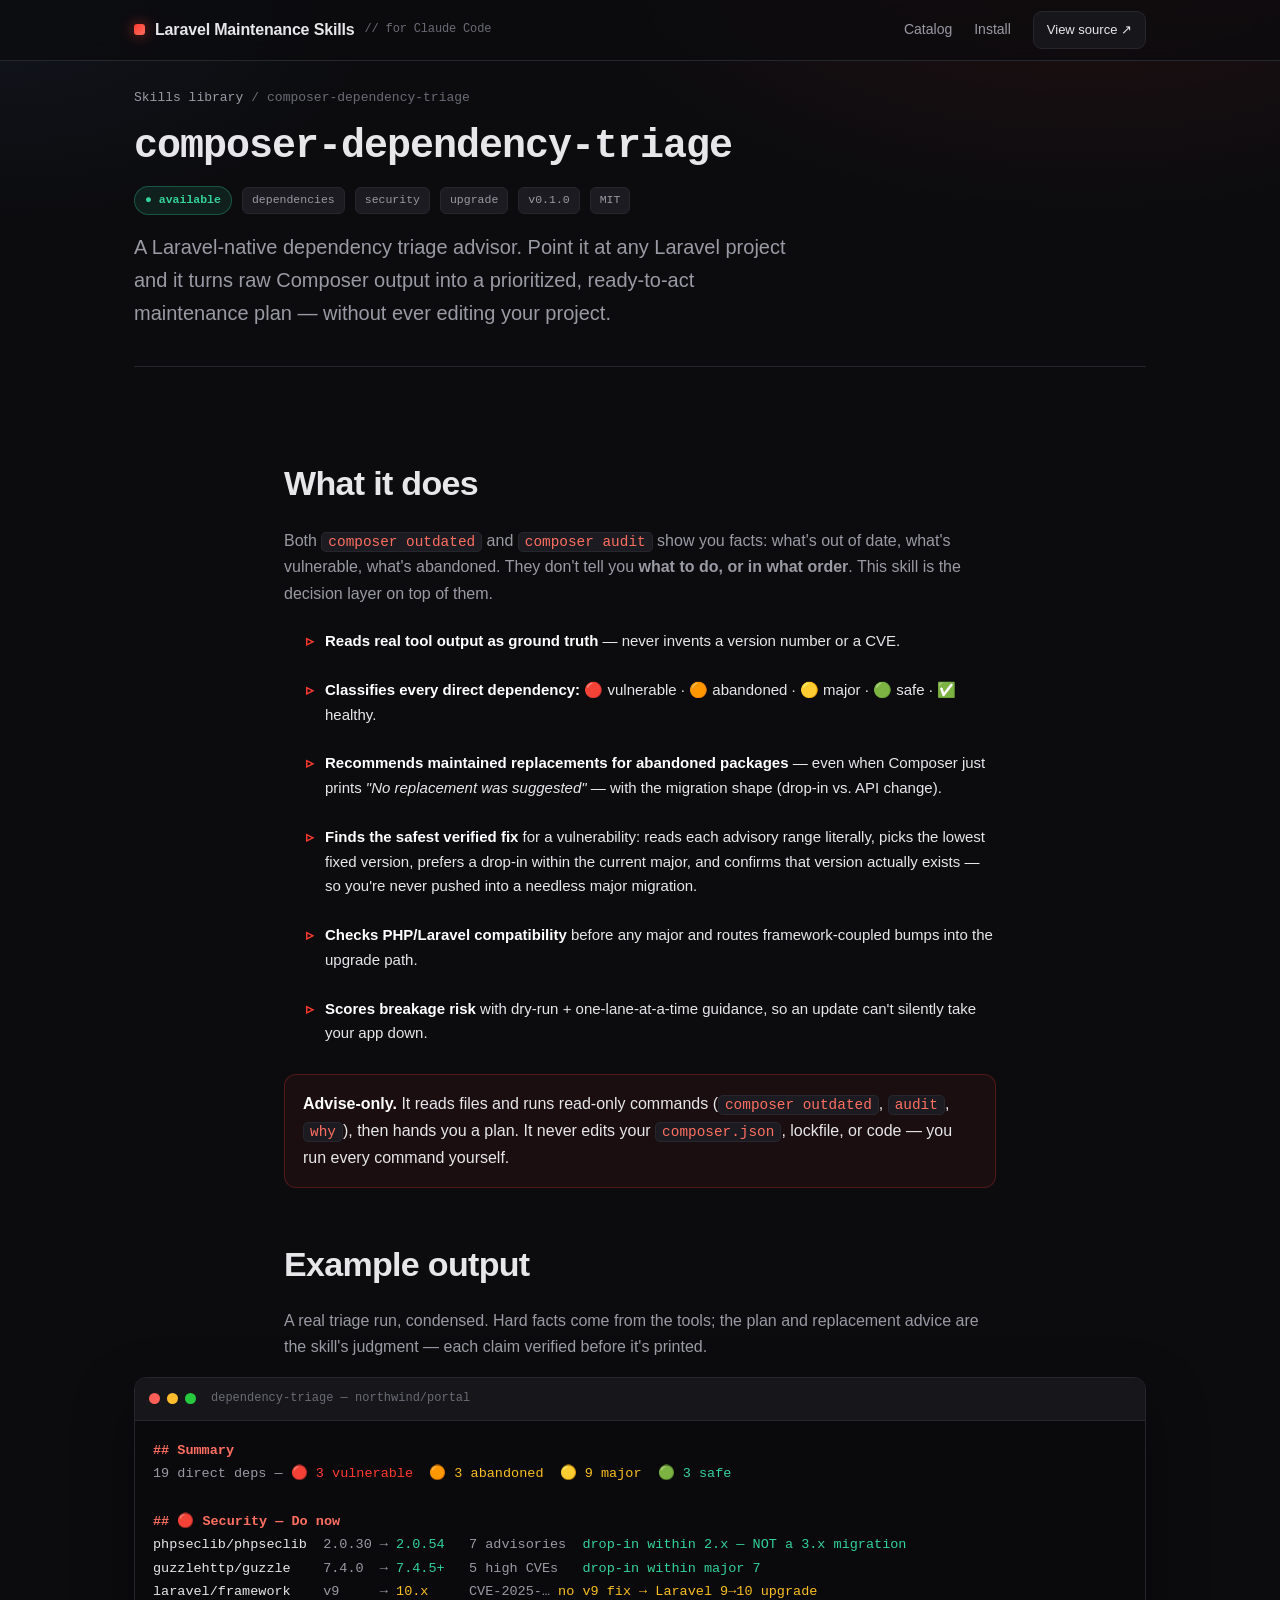
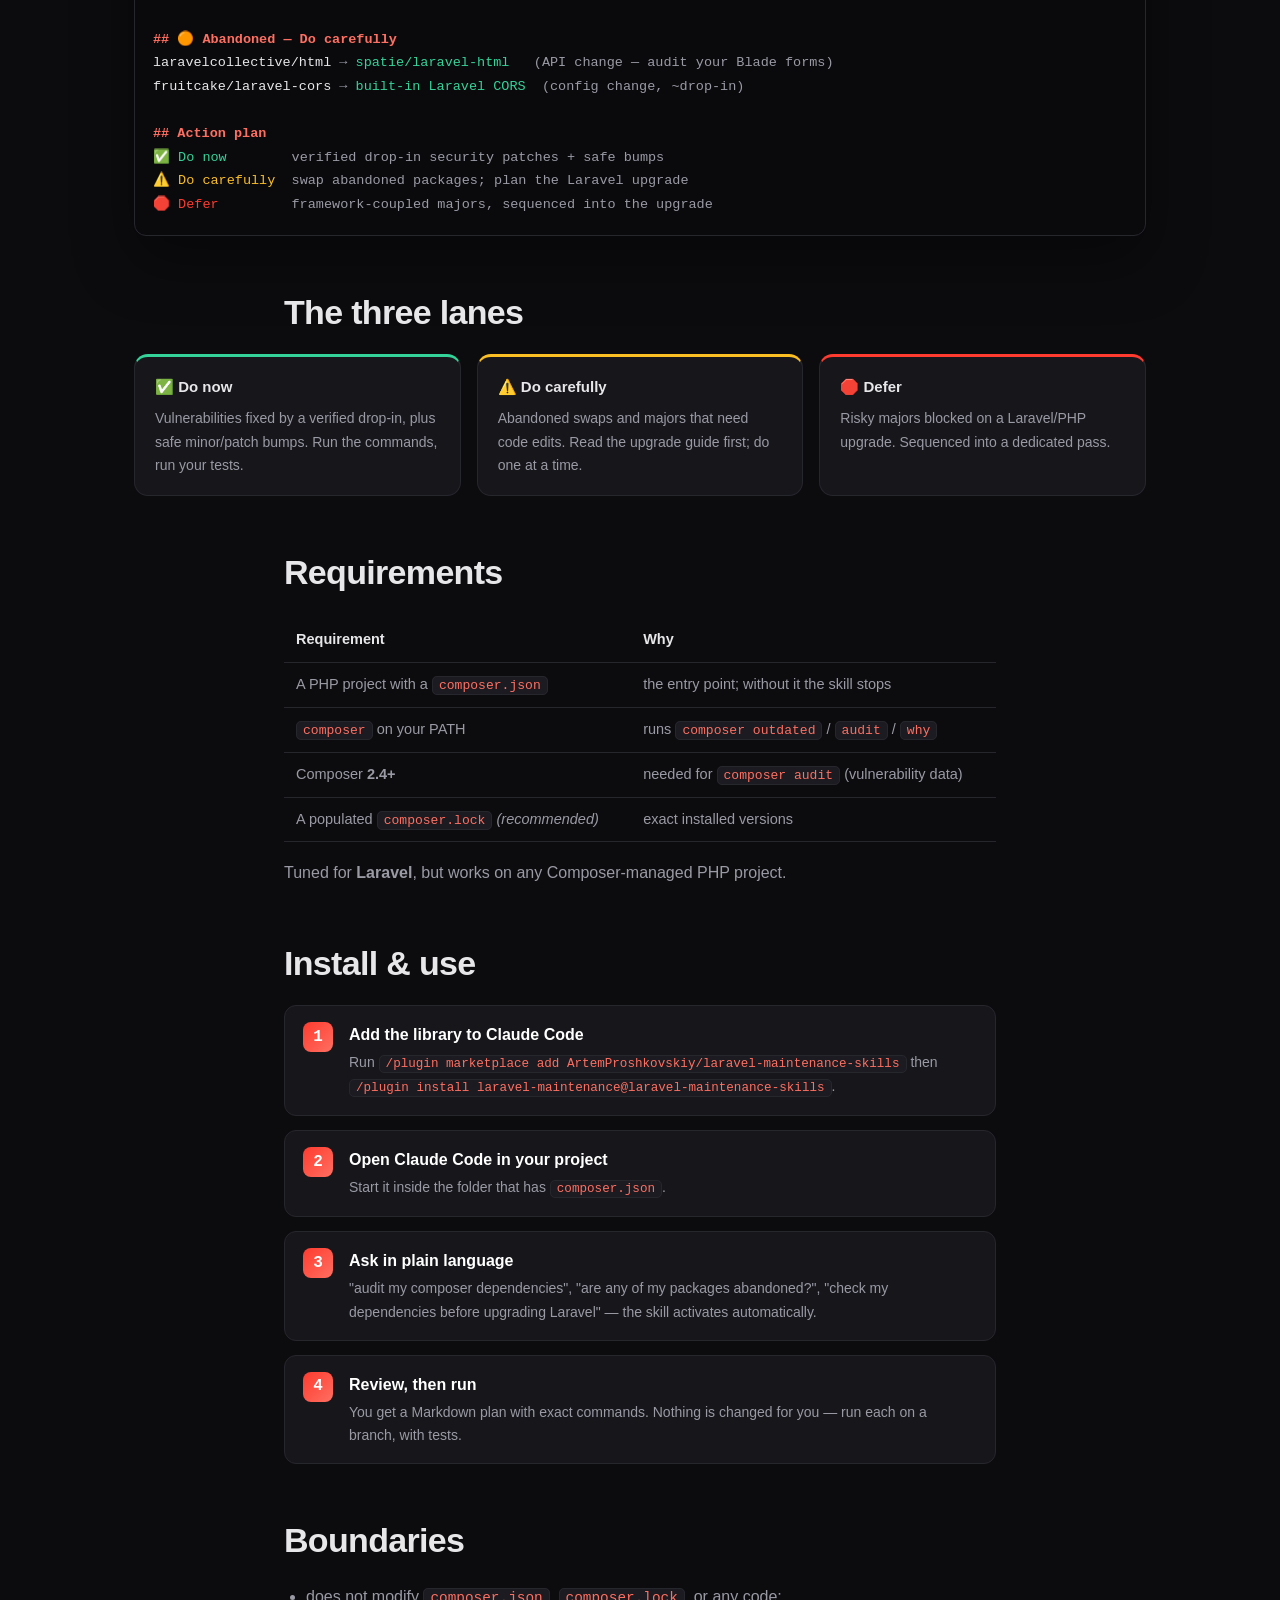
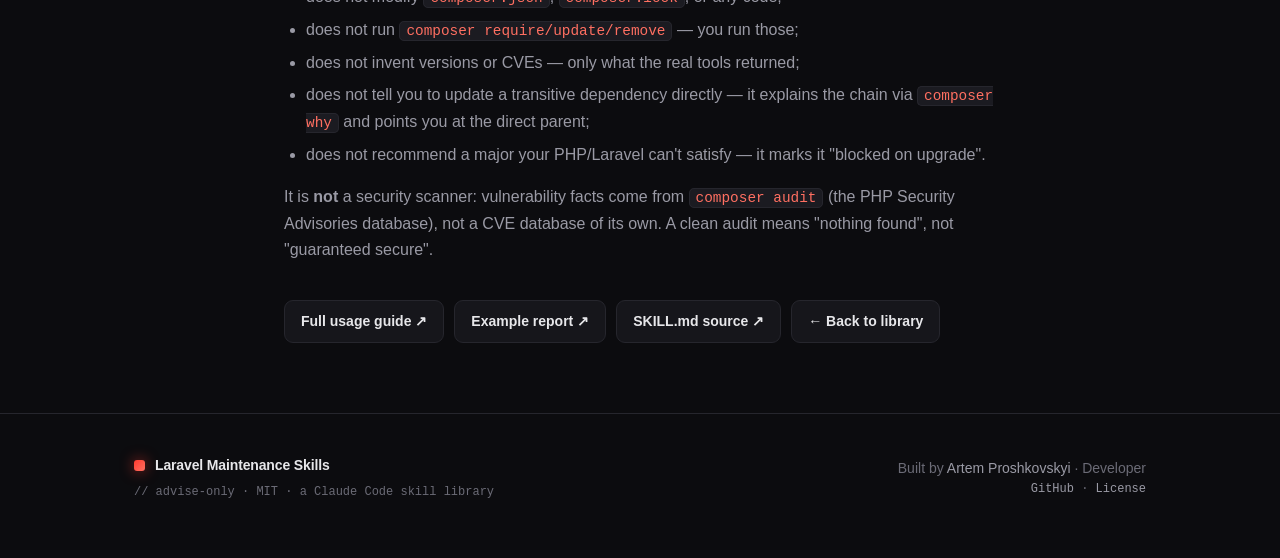
==== docs/skills/composer-dependency-triage.html @ d6645b3d "composer-dependency-triage 0.1.0 — initial release Advise-only Claude Code skill library for Laravel" ====
<!DOCTYPE html>
<html lang="en">
<head>
<meta charset="UTF-8" />
<meta name="viewport" content="width=device-width, initial-scale=1.0" />
<meta name="theme-color" content="#0c0c0f" />

<!-- Primary SEO -->
<title>composer-dependency-triage — Laravel Composer dependency audit skill for Claude Code</title>
<meta name="description" content="Claude Code skill: triages composer outdated + audit into a Do-now / Do-carefully / Defer plan, with replacements for abandoned packages. Advise-only." />
<meta name="keywords" content="composer dependency audit, composer outdated, composer audit, abandoned composer package replacement, Laravel security advisory, CVE composer, Laravel dependency triage, Claude Code skill, Laravel upgrade, phpseclib guzzle update, Artem Proshkovskyi" />
<meta name="author" content="Artem Proshkovskyi" />
<meta name="robots" content="index, follow, max-image-preview:large, max-snippet:-1" />
<link rel="canonical" href="https://artemproshkovskiy.github.io/laravel-maintenance-skills/skills/composer-dependency-triage.html" />
<link rel="icon" href="data:image/svg+xml,%3Csvg xmlns='http://www.w3.org/2000/svg' viewBox='0 0 32 32'%3E%3Crect width='32' height='32' rx='7' fill='%23ff3b2f'/%3E%3C/svg%3E" />
<link rel="stylesheet" href="../assets/style.css" />

<!-- Open Graph -->
<meta property="og:type" content="article" />
<meta property="og:site_name" content="Laravel Maintenance Skills" />
<meta property="og:title" content="composer-dependency-triage — Laravel dependency triage for Claude Code" />
<meta property="og:description" content="Turn composer outdated + audit into a prioritized action plan. Replacements for abandoned packages, the safest verified fix, and compatibility checks before any major. Advise-only." />
<meta property="og:url" content="https://artemproshkovskiy.github.io/laravel-maintenance-skills/skills/composer-dependency-triage.html" />
<meta property="og:image" content="https://artemproshkovskiy.github.io/laravel-maintenance-skills/assets/og.svg" />
<meta property="og:image:alt" content="composer-dependency-triage — a Laravel dependency triage skill for Claude Code" />
<meta property="og:locale" content="en_US" />

<!-- Twitter -->
<meta name="twitter:card" content="summary_large_image" />
<meta name="twitter:title" content="composer-dependency-triage — Claude Code skill" />
<meta name="twitter:description" content="Laravel-native Composer dependency triage: Do-now / Do-carefully / Defer plan, abandoned-package replacements, safest verified fix." />
<meta name="twitter:image" content="https://artemproshkovskiy.github.io/laravel-maintenance-skills/assets/og.svg" />
<meta name="twitter:image:alt" content="composer-dependency-triage — Laravel dependency triage for Claude Code" />

<!-- Structured data -->
<script type="application/ld+json">
{
  "@context": "https://schema.org",
  "@graph": [
    {
      "@type": "SoftwareApplication",
      "name": "composer-dependency-triage",
      "applicationCategory": "DeveloperApplication",
      "operatingSystem": "Any (Claude Code; Composer 2.4+)",
      "softwareVersion": "0.1.0",
      "description": "A Claude Code skill that triages composer outdated and composer audit output into a Do-now / Do-carefully / Defer plan, recommends maintained replacements for abandoned Composer packages, and verifies the safest fix version before any major upgrade. Advise-only.",
      "url": "https://artemproshkovskiy.github.io/laravel-maintenance-skills/skills/composer-dependency-triage.html",
      "license": "https://opensource.org/licenses/MIT",
      "author": { "@type": "Person", "name": "Artem Proshkovskyi", "url": "https://github.com/ArtemProshkovskiy" },
      "offers": { "@type": "Offer", "price": "0", "priceCurrency": "USD" }
    },
    {
      "@type": "BreadcrumbList",
      "itemListElement": [
        { "@type": "ListItem", "position": 1, "name": "Skills library", "item": "https://artemproshkovskiy.github.io/laravel-maintenance-skills/" },
        { "@type": "ListItem", "position": 2, "name": "composer-dependency-triage", "item": "https://artemproshkovskiy.github.io/laravel-maintenance-skills/skills/composer-dependency-triage.html" }
      ]
    }
  ]
}
</script>
</head>
<body>

<nav>
  <div class="wrap">
    <a class="brand" href="../index.html"><span class="dot"></span> Laravel Maintenance Skills <small>// for Claude Code</small></a>
    <div class="links">
      <a href="../index.html#catalog">Catalog</a>
      <a href="../index.html#install">Install</a>
      <a class="btn ghost sm" data-gh="/tree/main/maintenance/skills/composer-dependency-triage" href="#">View source ↗</a>
    </div>
  </div>
</nav>

<div class="wrap">
  <div class="crumbs">
    <a href="../index.html">Skills library</a><span class="sep">/</span><span>composer-dependency-triage</span>
  </div>

  <div class="detail-head">
    <h1>composer-dependency-triage</h1>
    <div class="meta">
      <span class="badge ok">● available</span>
      <span class="tagpill">dependencies</span>
      <span class="tagpill">security</span>
      <span class="tagpill">upgrade</span>
      <span class="tagpill">v0.1.0</span>
      <span class="tagpill">MIT</span>
    </div>
    <p class="lede" style="margin:0;">A Laravel-native dependency triage advisor. Point it at any Laravel project and it turns raw Composer output into a prioritized, ready-to-act maintenance plan — without ever editing your project.</p>
  </div>
</div>

<section style="border-top:none; padding-top:40px;">
  <div class="wrap prose">

    <h2>What it does</h2>
    <p>Both <code>composer outdated</code> and <code>composer audit</code> show you facts: what's out of date, what's vulnerable, what's abandoned. They don't tell you <b>what to do, or in what order</b>. This skill is the decision layer on top of them.</p>
    <ul class="feat">
      <li><span class="ck">▹</span><div><b>Reads real tool output as ground truth</b> — never invents a version number or a CVE.</div></li>
      <li><span class="ck">▹</span><div><b>Classifies every direct dependency:</b> 🔴 vulnerable · 🟠 abandoned · 🟡 major · 🟢 safe · ✅ healthy.</div></li>
      <li><span class="ck">▹</span><div><b>Recommends maintained replacements for abandoned packages</b> — even when Composer just prints <em>"No replacement was suggested"</em> — with the migration shape (drop-in vs. API change).</div></li>
      <li><span class="ck">▹</span><div><b>Finds the safest verified fix</b> for a vulnerability: reads each advisory range literally, picks the lowest fixed version, prefers a drop-in within the current major, and confirms that version actually exists — so you're never pushed into a needless major migration.</div></li>
      <li><span class="ck">▹</span><div><b>Checks PHP/Laravel compatibility</b> before any major and routes framework-coupled bumps into the upgrade path.</div></li>
      <li><span class="ck">▹</span><div><b>Scores breakage risk</b> with dry-run + one-lane-at-a-time guidance, so an update can't silently take your app down.</div></li>
    </ul>

    <div class="callout">
      <b>Advise-only.</b> It reads files and runs read-only commands (<code>composer outdated</code>, <code>audit</code>, <code>why</code>), then hands you a plan. It never edits your <code>composer.json</code>, lockfile, or code — you run every command yourself.
    </div>

    <h2>Example output</h2>
    <p>A real triage run, condensed. Hard facts come from the tools; the plan and replacement advice are the skill's judgment — each claim verified before it's printed.</p>
  </div>

  <div class="wrap" style="margin-top:6px;">
    <div class="report">
      <div class="bar"><i></i><i></i><i></i><span>dependency-triage — northwind/portal</span></div>
<pre><span class="h">## Summary</span>
19 direct deps — <span class="r">🔴 3 vulnerable</span>  <span class="y">🟠 3 abandoned</span>  <span class="y">🟡 9 major</span>  <span class="g">🟢 3 safe</span>

<span class="h">## 🔴 Security — Do now</span>
<span class="w">phpseclib/phpseclib</span>  2.0.30 → <span class="g">2.0.54</span>   7 advisories  <span class="g">drop-in within 2.x — NOT a 3.x migration</span>
<span class="w">guzzlehttp/guzzle</span>    7.4.0  → <span class="g">7.4.5+</span>   5 high CVEs   <span class="g">drop-in within major 7</span>
<span class="w">laravel/framework</span>    v9     → <span class="y">10.x</span>     CVE-2025-… <span class="y">no v9 fix → Laravel 9→10 upgrade</span>

<span class="h">## 🟠 Abandoned — Do carefully</span>
<span class="w">laravelcollective/html</span> → <span class="g">spatie/laravel-html</span>   <span class="o">(API change — audit your Blade forms)</span>
<span class="w">fruitcake/laravel-cors</span> → <span class="g">built-in Laravel CORS</span>  <span class="o">(config change, ~drop-in)</span>

<span class="h">## Action plan</span>
<span class="g">✅ Do now</span>        verified drop-in security patches + safe bumps
<span class="y">⚠️ Do carefully</span>  swap abandoned packages; plan the Laravel upgrade
<span class="r">🛑 Defer</span>         framework-coupled majors, sequenced into the upgrade</pre>
    </div>
  </div>

  <div class="wrap prose">
    <h2>The three lanes</h2>
  </div>
  <div class="wrap">
    <div class="lanes">
      <div class="lane now"><h4>✅ Do now</h4><p>Vulnerabilities fixed by a verified drop-in, plus safe minor/patch bumps. Run the commands, run your tests.</p></div>
      <div class="lane careful"><h4>⚠️ Do carefully</h4><p>Abandoned swaps and majors that need code edits. Read the upgrade guide first; do one at a time.</p></div>
      <div class="lane defer"><h4>🛑 Defer</h4><p>Risky majors blocked on a Laravel/PHP upgrade. Sequenced into a dedicated pass.</p></div>
    </div>
  </div>

  <div class="wrap prose">
    <h2>Requirements</h2>
    <table>
      <tr><th>Requirement</th><th>Why</th></tr>
      <tr><td>A PHP project with a <code>composer.json</code></td><td>the entry point; without it the skill stops</td></tr>
      <tr><td><code>composer</code> on your PATH</td><td>runs <code>composer outdated</code> / <code>audit</code> / <code>why</code></td></tr>
      <tr><td>Composer <b>2.4+</b></td><td>needed for <code>composer audit</code> (vulnerability data)</td></tr>
      <tr><td>A populated <code>composer.lock</code> <em>(recommended)</em></td><td>exact installed versions</td></tr>
    </table>
    <p>Tuned for <b>Laravel</b>, but works on any Composer-managed PHP project.</p>

    <h2>Install &amp; use</h2>
    <div class="steps">
      <div class="step"><div><b>Add the library to Claude Code</b><p>Run <code>/plugin marketplace add ArtemProshkovskiy/laravel-maintenance-skills</code> then <code>/plugin install laravel-maintenance@laravel-maintenance-skills</code>.</p></div></div>
      <div class="step"><div><b>Open Claude Code in your project</b><p>Start it inside the folder that has <code>composer.json</code>.</p></div></div>
      <div class="step"><div><b>Ask in plain language</b><p>"audit my composer dependencies", "are any of my packages abandoned?", "check my dependencies before upgrading Laravel" — the skill activates automatically.</p></div></div>
      <div class="step"><div><b>Review, then run</b><p>You get a Markdown plan with exact commands. Nothing is changed for you — run each on a branch, with tests.</p></div></div>
    </div>

    <h2>Boundaries</h2>
    <ul>
      <li>does not modify <code>composer.json</code>, <code>composer.lock</code>, or any code;</li>
      <li>does not run <code>composer require/update/remove</code> — you run those;</li>
      <li>does not invent versions or CVEs — only what the real tools returned;</li>
      <li>does not tell you to update a transitive dependency directly — it explains the chain via <code>composer why</code> and points you at the direct parent;</li>
      <li>does not recommend a major your PHP/Laravel can't satisfy — it marks it "blocked on upgrade".</li>
    </ul>
    <p>It is <b>not</b> a security scanner: vulnerability facts come from <code>composer audit</code> (the PHP Security Advisories database), not a CVE database of its own. A clean audit means "nothing found", not "guaranteed secure".</p>

    <p style="margin-top:36px; display:flex; gap:10px; flex-wrap:wrap;">
      <a class="btn ghost" data-gh="/blob/main/maintenance/skills/composer-dependency-triage/USAGE.md" href="#">Full usage guide ↗</a>
      <a class="btn ghost" data-gh="/blob/main/maintenance/skills/composer-dependency-triage/examples/report.md" href="#">Example report ↗</a>
      <a class="btn ghost" data-gh="/blob/main/maintenance/skills/composer-dependency-triage/SKILL.md" href="#">SKILL.md source ↗</a>
      <a class="btn ghost" href="../index.html">← Back to library</a>
    </p>
  </div>
</section>

<footer>
  <div class="wrap">
    <div>
      <a class="brand" href="../index.html" style="margin-bottom:6px;"><span class="dot"></span> Laravel Maintenance Skills</a>
      <div class="tag">// advise-only · MIT · a Claude Code skill library</div>
    </div>
    <div style="text-align:right;">
      <div>Built by <a data-gh="" href="#">Artem Proshkovskyi</a> · Developer</div>
      <div class="tag"><a data-gh="" href="#">GitHub</a> · <a data-gh="/blob/main/LICENSE" href="#">License</a></div>
    </div>
  </div>
</footer>

<script>
  var OWNER = "ArtemProshkovskiy"; // GitHub account that hosts this repo
  var REPO  = "https://github.com/" + OWNER + "/laravel-maintenance-skills";
  document.querySelectorAll('[data-gh]').forEach(function (a) {
    a.href = REPO + (a.getAttribute('data-gh') || '');
  });
</script>
</body>
</html>
---- docs/assets/style.css ----
/* Laravel Maintenance Skills — shared styles
   One stylesheet for the whole library: landing, catalog, and per-skill pages. */

:root {
  --bg:        #0c0c0f;
  --bg-soft:   #121216;
  --panel:     #16161b;
  --panel-2:   #1b1b21;
  --border:    #26262d;
  --text:      #e7e7ea;
  --muted:     #9a9aa5;
  --faint:     #6b6b76;
  --accent:    #ff3b2f;
  --accent-2:  #ff6f61;
  --green:     #34d399;
  --amber:     #fbbf24;
  --blue:      #60a5fa;
  --mono: ui-monospace, "SF Mono", "JetBrains Mono", "Cascadia Code", "Fira Code", Menlo, Consolas, monospace;
  --sans: "Inter", -apple-system, BlinkMacSystemFont, "Segoe UI", Roboto, Helvetica, Arial, sans-serif;
  --wrap: 1060px;
}
* { box-sizing: border-box; }
html { scroll-behavior: smooth; }
body {
  margin: 0; background: var(--bg); color: var(--text);
  font-family: var(--sans); line-height: 1.65; -webkit-font-smoothing: antialiased;
  background-image:
    radial-gradient(900px 500px at 85% -10%, rgba(255,59,47,.10), transparent 60%),
    radial-gradient(700px 400px at 0% 0%, rgba(96,165,250,.06), transparent 55%);
  background-attachment: fixed;
}
a { color: var(--accent-2); text-decoration: none; }
a:hover { color: #fff; }
.wrap { max-width: var(--wrap); margin: 0 auto; padding: 0 24px; }
code, kbd, pre { font-family: var(--mono); }
.muted { color: var(--muted); }

/* nav */
nav { position: sticky; top: 0; z-index: 20; backdrop-filter: blur(10px);
  background: rgba(12,12,15,.72); border-bottom: 1px solid var(--border); }
nav .wrap { display: flex; align-items: center; gap: 20px; height: 60px; }
.brand { display: flex; align-items: center; gap: 10px; font-weight: 700; letter-spacing: -.01em; color: var(--text); }
.brand .dot { width: 11px; height: 11px; border-radius: 3px; background: linear-gradient(135deg, var(--accent), var(--accent-2)); box-shadow: 0 0 14px rgba(255,59,47,.6); }
.brand small { color: var(--faint); font-weight: 500; font-family: var(--mono); font-size: 12px; }
nav .links { margin-left: auto; display: flex; gap: 22px; align-items: center; }
nav .links a { color: var(--muted); font-size: 14px; font-weight: 500; }
nav .links a:hover { color: #fff; }

.btn { display: inline-flex; align-items: center; gap: 8px;
  background: linear-gradient(135deg, var(--accent), var(--accent-2));
  color: #fff !important; font-weight: 600; font-size: 14px; padding: 9px 16px;
  border-radius: 9px; border: none; cursor: pointer; box-shadow: 0 6px 20px rgba(255,59,47,.25); }
.btn:hover { filter: brightness(1.07); }
.btn.ghost { background: var(--panel); color: var(--text) !important; border: 1px solid var(--border); box-shadow: none; }
.btn.sm { padding: 7px 13px; font-size: 13px; }

/* hero */
header.hero { padding: 80px 0 50px; }
.eyebrow { display: inline-flex; align-items: center; gap: 8px; font-family: var(--mono);
  font-size: 12.5px; color: var(--accent-2); background: rgba(255,59,47,.08);
  border: 1px solid rgba(255,59,47,.25); padding: 5px 12px; border-radius: 999px; margin-bottom: 22px; }
h1 { font-size: clamp(34px, 5.4vw, 56px); line-height: 1.05; letter-spacing: -.025em; margin: 0 0 18px; font-weight: 800; }
h1 .grad, .grad { background: linear-gradient(135deg, var(--accent), var(--accent-2)); -webkit-background-clip: text; background-clip: text; color: transparent; }
.lede { font-size: clamp(17px, 2.2vw, 20px); color: var(--muted); max-width: 660px; margin: 0 0 18px; }
.pull { font-family: var(--mono); color: var(--text); border-left: 3px solid var(--accent); padding-left: 14px; margin: 26px 0 30px; font-size: 15px; }
.pull span { color: var(--faint); }
.cta-row { display: flex; gap: 12px; flex-wrap: wrap; align-items: center; }
.byline { margin-top: 30px; display: flex; align-items: center; gap: 12px; color: var(--muted); font-size: 14px; }
.byline .av { width: 34px; height: 34px; border-radius: 50%; background: linear-gradient(135deg, var(--accent), var(--accent-2)); display: grid; place-items: center; font-weight: 700; color: #fff; font-size: 14px; }
.byline b { color: var(--text); }

/* sections */
section { padding: 54px 0; border-top: 1px solid var(--border); }
.kicker { font-family: var(--mono); font-size: 12.5px; color: var(--accent); text-transform: uppercase; letter-spacing: .12em; margin: 0 0 10px; }
h2 { font-size: clamp(24px, 3.4vw, 34px); letter-spacing: -.02em; margin: 0 0 14px; font-weight: 800; }
h2 + p.sub, .sub { color: var(--muted); max-width: 700px; margin: 0 0 28px; font-size: 16px; }
h3 { letter-spacing: -.01em; }

.grid { display: grid; gap: 18px; }
.cols-2 { grid-template-columns: repeat(2, 1fr); }
.cols-3 { grid-template-columns: repeat(3, 1fr); }
@media (max-width: 760px){ .cols-2, .cols-3 { grid-template-columns: 1fr; } }

.card { background: linear-gradient(180deg, var(--panel), var(--bg-soft)); border: 1px solid var(--border); border-radius: 14px; padding: 22px; }
.card .ico { font-size: 22px; margin-bottom: 12px; display: block; }
.card h3 { margin: 0 0 6px; font-size: 18px; }
.card p { margin: 0; color: var(--muted); font-size: 14.5px; }

/* catalog */
.toolbar { display: flex; gap: 12px; flex-wrap: wrap; align-items: center; margin-bottom: 26px; }
.search { flex: 1; min-width: 220px; display: flex; align-items: center; gap: 10px;
  background: var(--panel); border: 1px solid var(--border); border-radius: 10px; padding: 10px 14px; }
.search input { flex: 1; background: none; border: none; outline: none; color: var(--text); font-size: 15px; font-family: var(--sans); }
.search input::placeholder { color: var(--faint); }
.search .ic { color: var(--faint); }
.chips { display: flex; gap: 8px; flex-wrap: wrap; }
.chip { font-family: var(--mono); font-size: 12.5px; color: var(--muted); background: var(--panel);
  border: 1px solid var(--border); padding: 7px 13px; border-radius: 999px; cursor: pointer; }
.chip.active { color: #fff; border-color: var(--accent); background: rgba(255,59,47,.12); }

.catalog { display: grid; grid-template-columns: repeat(2, 1fr); gap: 18px; }
@media (max-width: 760px){ .catalog { grid-template-columns: 1fr; } }
.scard { display: flex; flex-direction: column; background: linear-gradient(180deg, var(--panel), var(--bg-soft));
  border: 1px solid var(--border); border-radius: 16px; padding: 22px; transition: border-color .15s, transform .15s; }
a.scard:hover { border-color: rgba(255,59,47,.4); transform: translateY(-2px); color: var(--text); }
.scard .row { display: flex; align-items: center; gap: 10px; margin-bottom: 12px; }
.scard .mono-name { font-family: var(--mono); font-size: 15.5px; font-weight: 700; color: #fff; }
.scard .blurb { color: var(--muted); font-size: 14.5px; margin: 0 0 16px; flex: 1; }
.scard .meta { display: flex; gap: 8px; flex-wrap: wrap; align-items: center; }
.scard .more { margin-left: auto; color: var(--accent-2); font-size: 14px; font-weight: 600; }
.tagpill { font-family: var(--mono); font-size: 11.5px; color: var(--muted); background: var(--panel-2); border: 1px solid var(--border); padding: 3px 9px; border-radius: 6px; }

.badge { font-family: var(--mono); font-size: 11.5px; font-weight: 600; padding: 4px 10px; border-radius: 999px; white-space: nowrap; }
.badge.ok { color: var(--green); background: rgba(52,211,153,.1); border: 1px solid rgba(52,211,153,.3); }
.badge.soon { color: var(--amber); background: rgba(251,191,36,.1); border: 1px solid rgba(251,191,36,.3); }
.no-results { color: var(--faint); font-family: var(--mono); font-size: 14px; padding: 20px 0; display: none; }

/* terminal / report */
.term, .report { background: #0a0a0d; border: 1px solid var(--border); border-radius: 12px; overflow: hidden; box-shadow: 0 24px 60px rgba(0,0,0,.4); }
.term .bar, .report .bar { display: flex; align-items: center; gap: 7px; padding: 11px 14px; background: var(--panel); border-bottom: 1px solid var(--border); }
.term .bar i, .report .bar i { width: 11px; height: 11px; border-radius: 50%; display: inline-block; }
.bar i:nth-child(1){ background:#ff5f56; } .bar i:nth-child(2){ background:#ffbd2e; } .bar i:nth-child(3){ background:#27c93f; }
.bar span { margin-left: 8px; color: var(--faint); font-family: var(--mono); font-size: 12px; }
.term pre, .report pre { margin: 0; padding: 18px; overflow-x: auto; font-size: 13.5px; line-height: 1.75; color: var(--muted); }
.p { color: var(--accent-2); } .c { color: var(--faint); } .o { color: var(--muted); }
.g { color: var(--green); } .y { color: var(--amber); } .b { color: var(--blue); }
.r { color: var(--accent); } .w { color: var(--text); } .h { color: var(--accent-2); font-weight: 700; }

/* lanes */
.lanes { display: grid; grid-template-columns: repeat(3,1fr); gap: 16px; }
@media (max-width: 760px){ .lanes { grid-template-columns: 1fr; } }
.lane { border: 1px solid var(--border); border-radius: 14px; padding: 18px 20px; background: var(--panel); }
.lane h4 { margin: 0 0 8px; font-size: 15px; display: flex; align-items: center; gap: 8px; }
.lane.now{ border-top: 3px solid var(--green); } .lane.careful{ border-top: 3px solid var(--amber); } .lane.defer{ border-top: 3px solid var(--accent); }
.lane p { margin: 0; color: var(--muted); font-size: 14px; }

/* feature list */
.feat { list-style: none; margin: 0; padding: 0; display: grid; gap: 12px; }
.feat li { display: flex; gap: 11px; font-size: 15px; color: var(--text); }
.feat li b { color: #fff; }
.feat li .ck { color: var(--accent); flex: none; font-weight: 700; }

/* steps */
.steps { counter-reset: s; display: grid; gap: 14px; }
.step { display: flex; gap: 16px; align-items: flex-start; background: var(--panel); border: 1px solid var(--border); border-radius: 12px; padding: 16px 18px; }
.step::before { counter-increment: s; content: counter(s); flex: none; width: 30px; height: 30px; border-radius: 8px; background: linear-gradient(135deg, var(--accent), var(--accent-2)); color: #fff; font-weight: 700; display: grid; place-items: center; font-family: var(--mono); }
.step div b { color: #fff; } .step div p { margin: 3px 0 0; color: var(--muted); font-size: 14px; }
.step code, .prose code { background: var(--panel-2); border: 1px solid var(--border); padding: 1px 6px; border-radius: 5px; font-size: .9em; color: var(--accent-2); }

/* breadcrumb + detail */
.crumbs { font-family: var(--mono); font-size: 13px; color: var(--faint); padding: 26px 0 0; }
.crumbs a { color: var(--muted); } .crumbs .sep { color: var(--faint); padding: 0 8px; }
.detail-head { padding: 18px 0 36px; border-bottom: 1px solid var(--border); }
.detail-head h1 { font-family: var(--mono); font-size: clamp(26px, 4vw, 40px); }
.detail-head .meta { display: flex; gap: 10px; flex-wrap: wrap; align-items: center; margin: 14px 0 16px; }
.prose { max-width: 760px; }
.prose p { color: var(--muted); }
.prose h2 { margin-top: 48px; }
.prose ul { color: var(--muted); padding-left: 22px; }
.prose li { margin: 6px 0; }
.prose table { width: 100%; border-collapse: collapse; margin: 18px 0; font-size: 14.5px; }
.prose th, .prose td { text-align: left; padding: 10px 12px; border-bottom: 1px solid var(--border); vertical-align: top; }
.prose th { color: var(--text); font-weight: 600; }
.prose td { color: var(--muted); }
.callout { background: rgba(255,59,47,.06); border: 1px solid rgba(255,59,47,.25); border-radius: 12px; padding: 16px 18px; color: var(--text); margin: 22px 0; }
.callout b { color: #fff; }

/* footer */
footer { border-top: 1px solid var(--border); padding: 40px 0 60px; color: var(--faint); font-size: 14px; }
footer .wrap { display: flex; justify-content: space-between; gap: 20px; flex-wrap: wrap; align-items: center; }
footer a { color: var(--muted); }
.tag { font-family: var(--mono); font-size: 12px; color: var(--faint); }
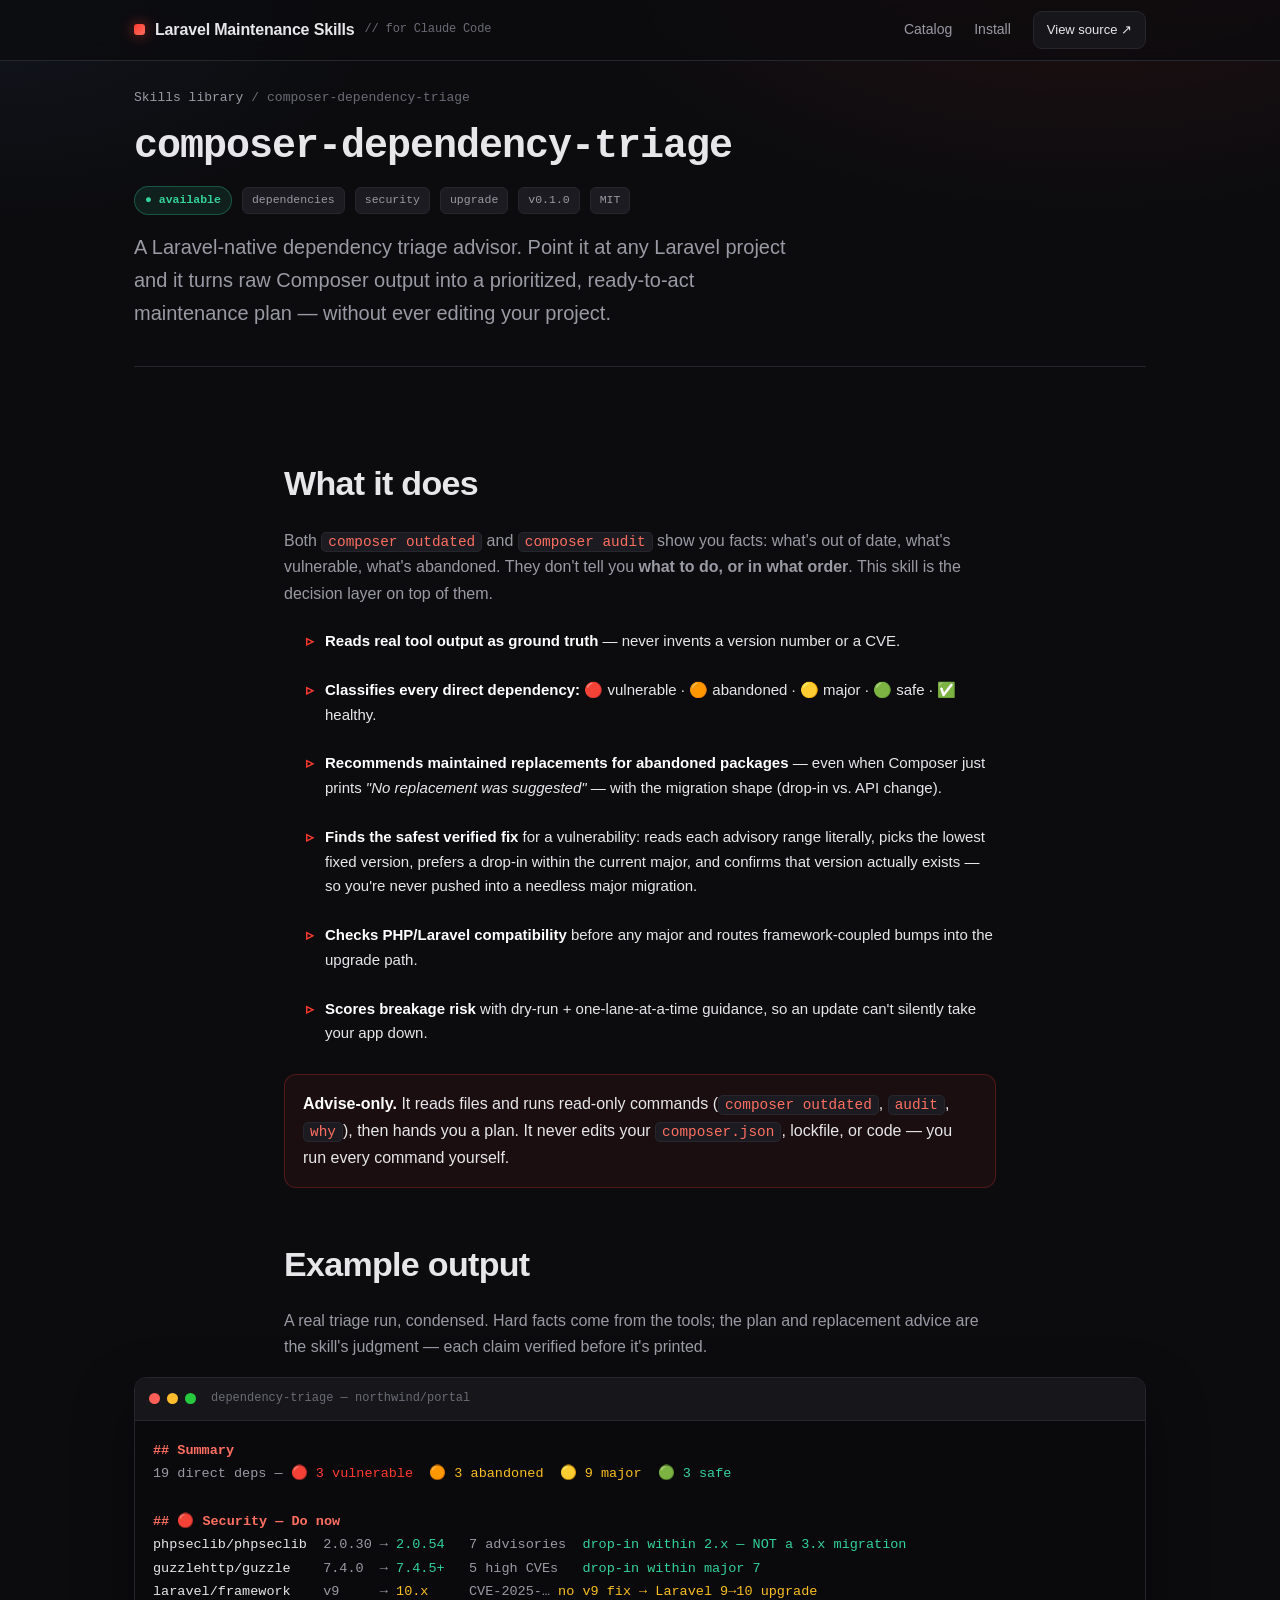
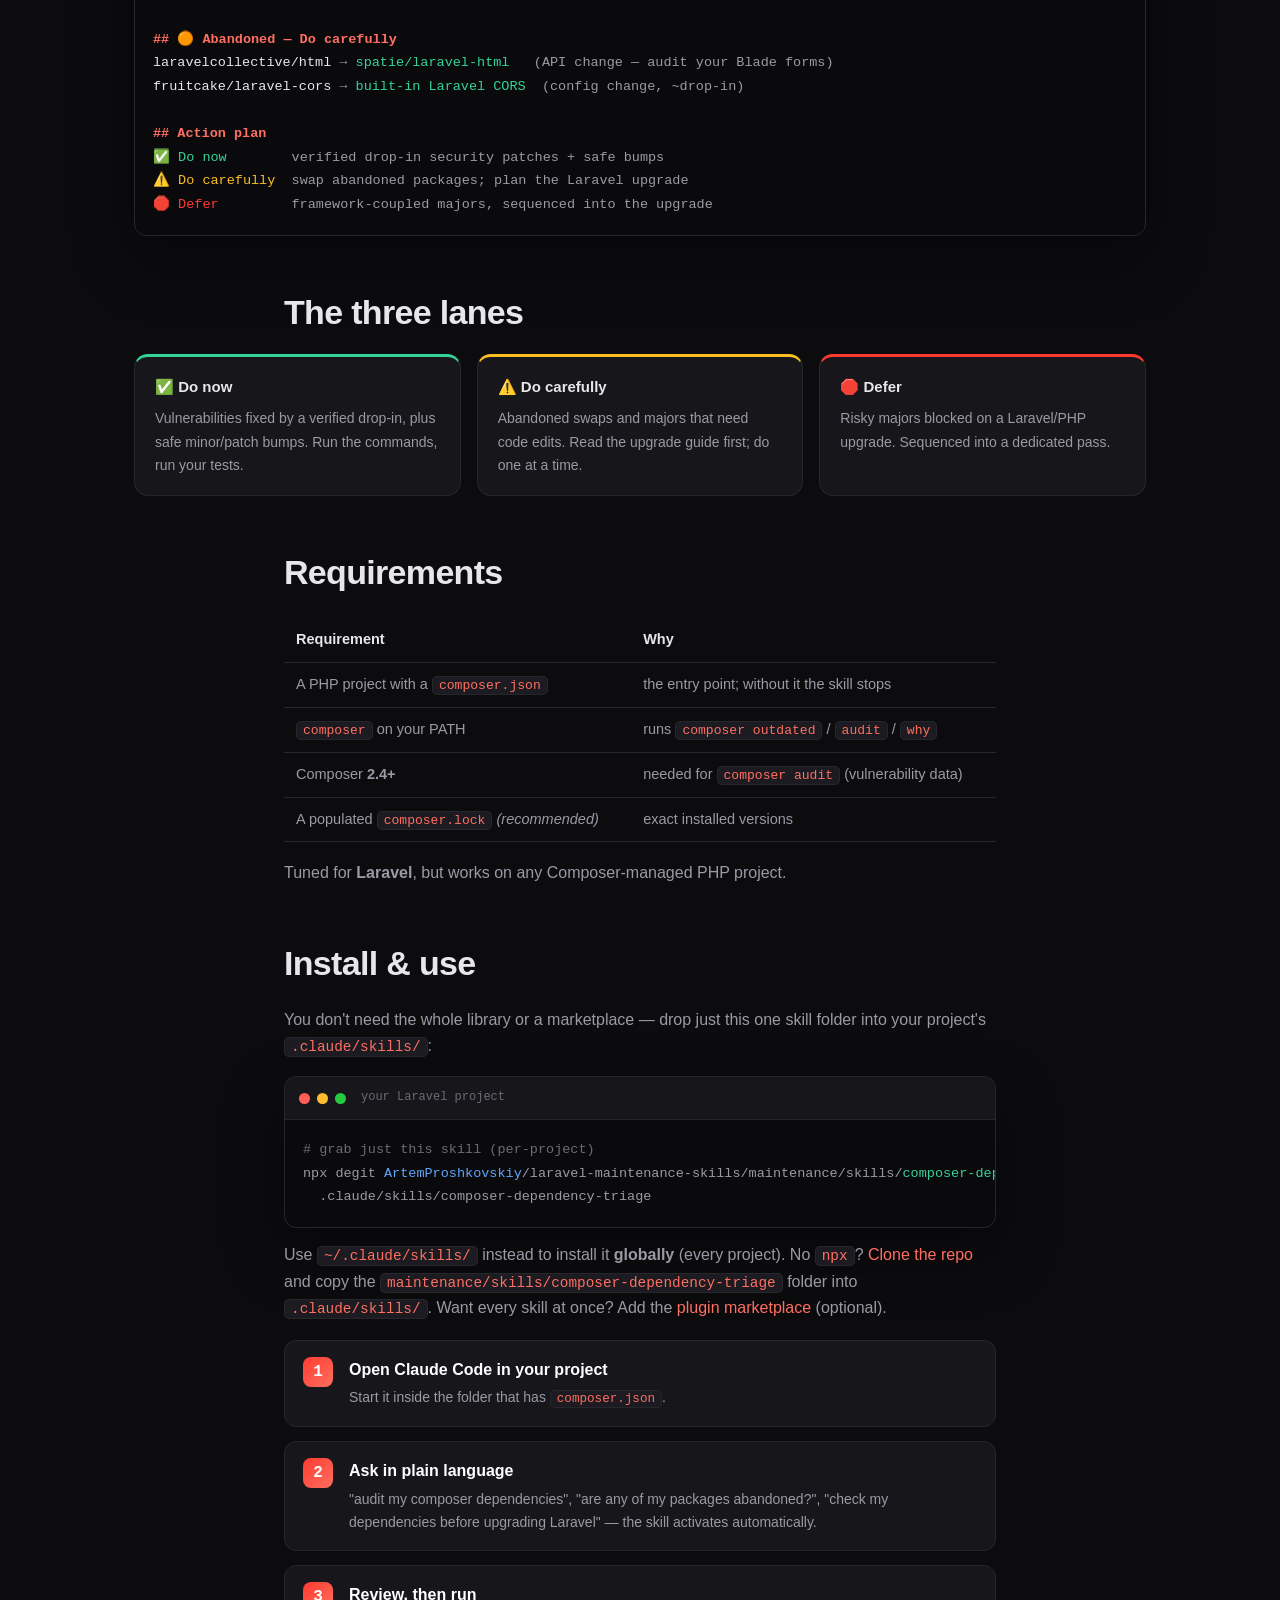
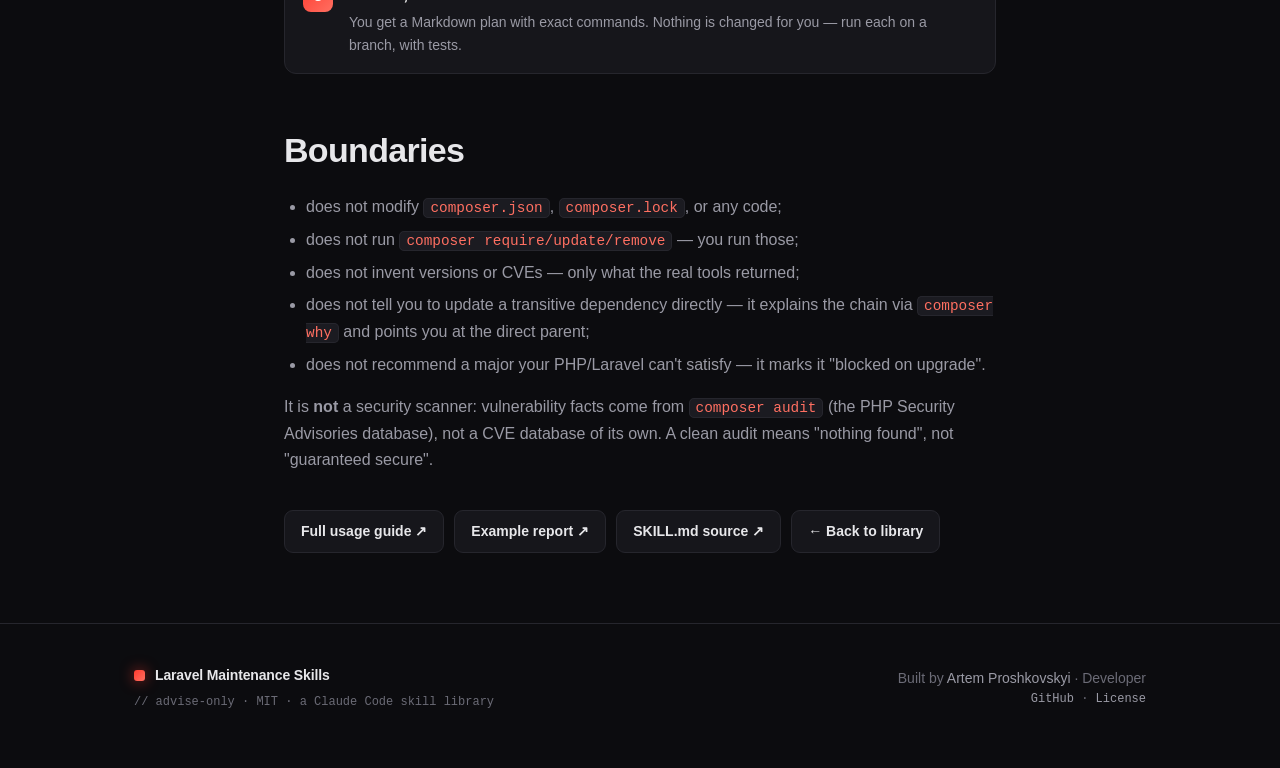
==== commit 9aca76cc: "Add laravel-authorization-review skill + Laravel Boost install - New advise-only skill: laravel-auth" ====
--- a/docs/skills/composer-dependency-triage.html
+++ b/docs/skills/composer-dependency-triage.html
@@ -21,7 +21,7 @@
 <meta property="og:title" content="composer-dependency-triage — Laravel dependency triage for Claude Code" />
 <meta property="og:description" content="Turn composer outdated + audit into a prioritized action plan. Replacements for abandoned packages, the safest verified fix, and compatibility checks before any major. Advise-only." />
 <meta property="og:url" content="https://artemproshkovskiy.github.io/laravel-maintenance-skills/skills/composer-dependency-triage.html" />
-<meta property="og:image" content="https://artemproshkovskiy.github.io/laravel-maintenance-skills/assets/og.svg" />
+<meta property="og:image" content="https://artemproshkovskiy.github.io/laravel-maintenance-skills/assets/og.png" />
 <meta property="og:image:alt" content="composer-dependency-triage — a Laravel dependency triage skill for Claude Code" />
 <meta property="og:locale" content="en_US" />
 
@@ -29,7 +29,7 @@
 <meta name="twitter:card" content="summary_large_image" />
 <meta name="twitter:title" content="composer-dependency-triage — Claude Code skill" />
 <meta name="twitter:description" content="Laravel-native Composer dependency triage: Do-now / Do-carefully / Defer plan, abandoned-package replacements, safest verified fix." />
-<meta name="twitter:image" content="https://artemproshkovskiy.github.io/laravel-maintenance-skills/assets/og.svg" />
+<meta name="twitter:image" content="https://artemproshkovskiy.github.io/laravel-maintenance-skills/assets/og.png" />
 <meta name="twitter:image:alt" content="composer-dependency-triage — Laravel dependency triage for Claude Code" />
 
 <!-- Structured data -->
@@ -159,8 +159,15 @@
     <p>Tuned for <b>Laravel</b>, but works on any Composer-managed PHP project.</p>
 
     <h2>Install &amp; use</h2>
-    <div class="steps">
-      <div class="step"><div><b>Add the library to Claude Code</b><p>Run <code>/plugin marketplace add ArtemProshkovskiy/laravel-maintenance-skills</code> then <code>/plugin install laravel-maintenance@laravel-maintenance-skills</code>.</p></div></div>
+    <p>You don't need the whole library or a marketplace — drop just this one skill folder into your project's <code>.claude/skills/</code>:</p>
+    <div class="term">
+      <div class="bar"><i></i><i></i><i></i><span>your Laravel project</span></div>
+<pre><span class="c"># grab just this skill (per-project)</span>
+npx degit <span class="b">ArtemProshkovskiy</span>/laravel-maintenance-skills/maintenance/skills/<span class="g">composer-dependency-triage</span> \
+  .claude/skills/composer-dependency-triage</pre>
+    </div>
+    <p style="margin-top:14px;">Use <code>~/.claude/skills/</code> instead to install it <b>globally</b> (every project). No <code>npx</code>? <a data-gh="" href="#">Clone the repo</a> and copy the <code>maintenance/skills/composer-dependency-triage</code> folder into <code>.claude/skills/</code>. Want every skill at once? Add the <a data-gh="" href="#">plugin marketplace</a> (optional).</p>
+    <div class="steps" style="margin-top:18px;">
       <div class="step"><div><b>Open Claude Code in your project</b><p>Start it inside the folder that has <code>composer.json</code>.</p></div></div>
       <div class="step"><div><b>Ask in plain language</b><p>"audit my composer dependencies", "are any of my packages abandoned?", "check my dependencies before upgrading Laravel" — the skill activates automatically.</p></div></div>
       <div class="step"><div><b>Review, then run</b><p>You get a Markdown plan with exact commands. Nothing is changed for you — run each on a branch, with tests.</p></div></div>
--- a/docs/assets/style.css
+++ b/docs/assets/style.css
@@ -45,6 +45,14 @@
 nav .links { margin-left: auto; display: flex; gap: 22px; align-items: center; }
 nav .links a { color: var(--muted); font-size: 14px; font-weight: 500; }
 nav .links a:hover { color: #fff; }
+/* Responsive nav: below 720px the in-page anchors crowd the brand — hide them
+   and keep the brand + the primary GitHub button, which stays reachable. */
+@media (max-width: 720px) {
+  nav .wrap { gap: 12px; }
+  nav .links { gap: 14px; }
+  nav .links a:not(.btn) { display: none; }
+  .brand small { display: none; }
+}
 
 .btn { display: inline-flex; align-items: center; gap: 8px;
   background: linear-gradient(135deg, var(--accent), var(--accent-2));
@@ -131,7 +139,7 @@
 @media (max-width: 760px){ .lanes { grid-template-columns: 1fr; } }
 .lane { border: 1px solid var(--border); border-radius: 14px; padding: 18px 20px; background: var(--panel); }
 .lane h4 { margin: 0 0 8px; font-size: 15px; display: flex; align-items: center; gap: 8px; }
-.lane.now{ border-top: 3px solid var(--green); } .lane.careful{ border-top: 3px solid var(--amber); } .lane.defer{ border-top: 3px solid var(--accent); }
+.lane.now{ border-top: 3px solid var(--green); } .lane.careful{ border-top: 3px solid var(--amber); } .lane.defer{ border-top: 3px solid var(--accent); } .lane.harden{ border-top: 3px solid var(--blue); }
 .lane p { margin: 0; color: var(--muted); font-size: 14px; }
 
 /* feature list */
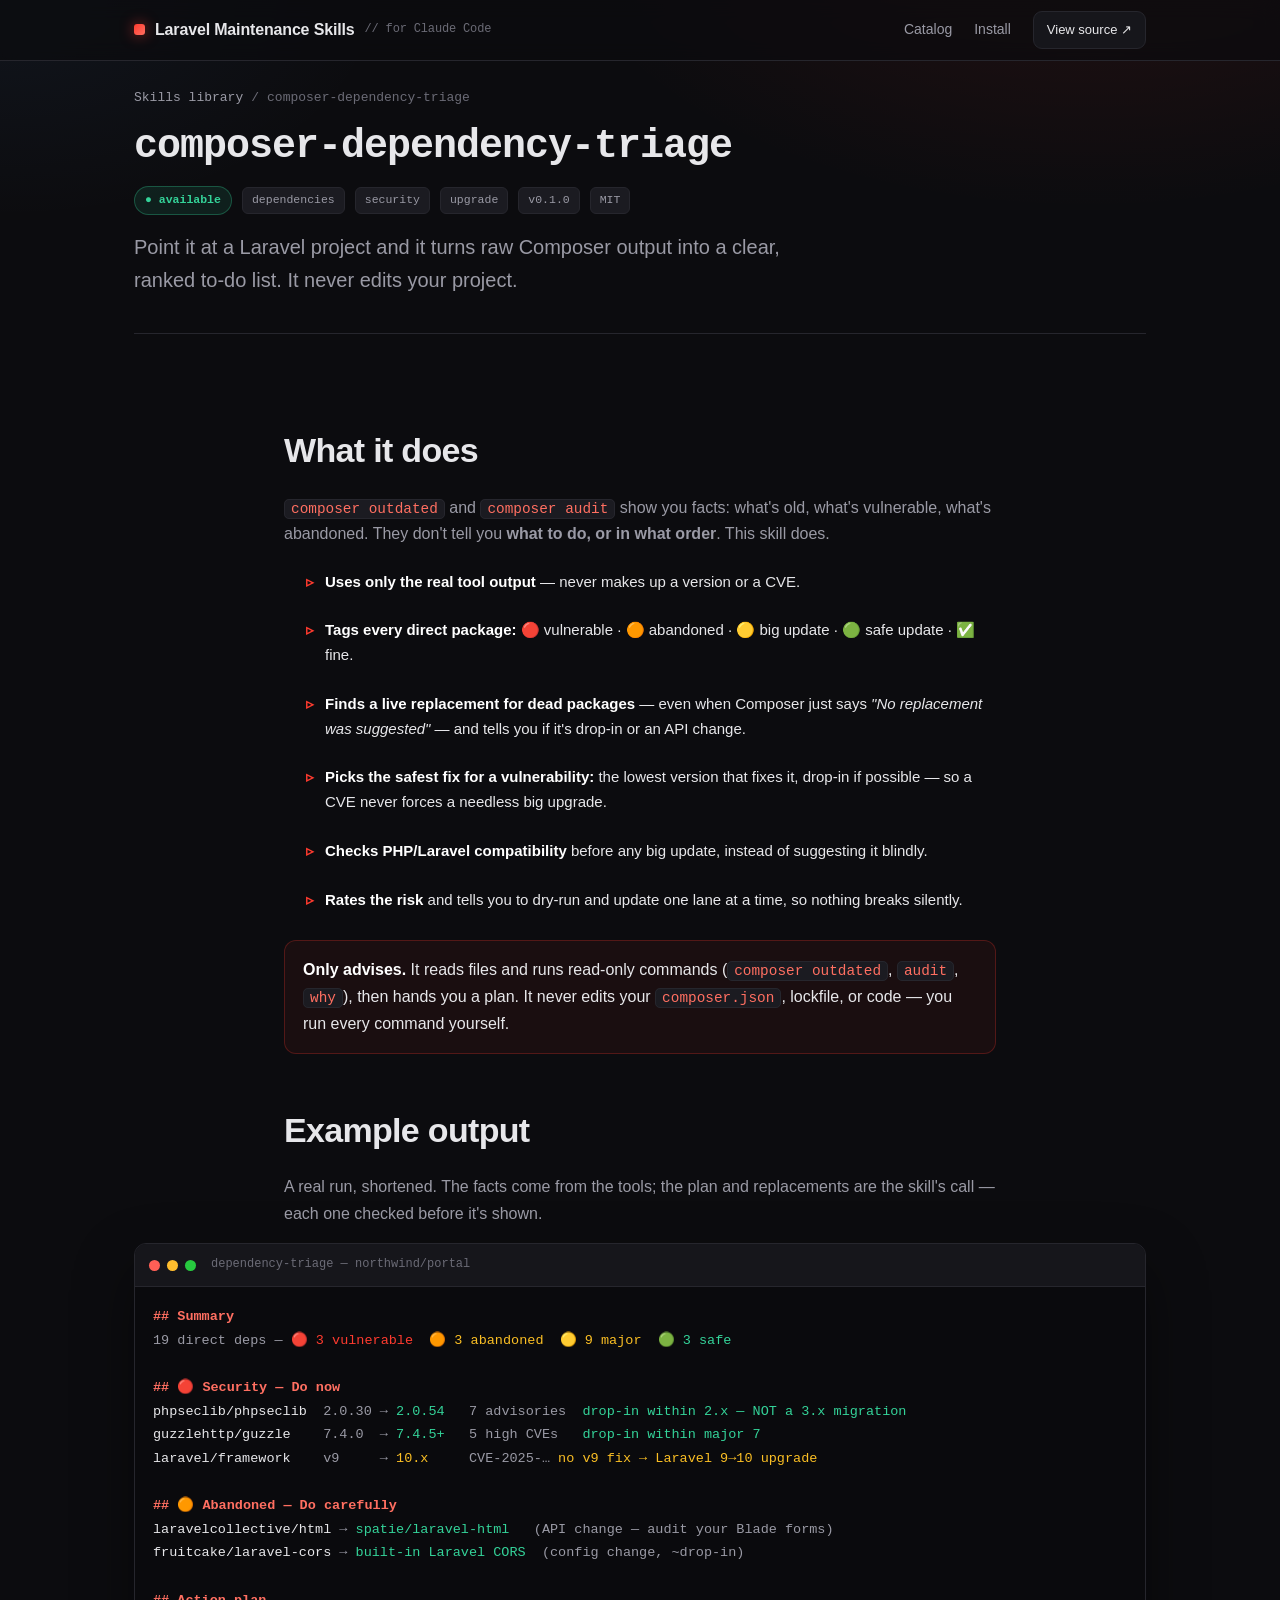
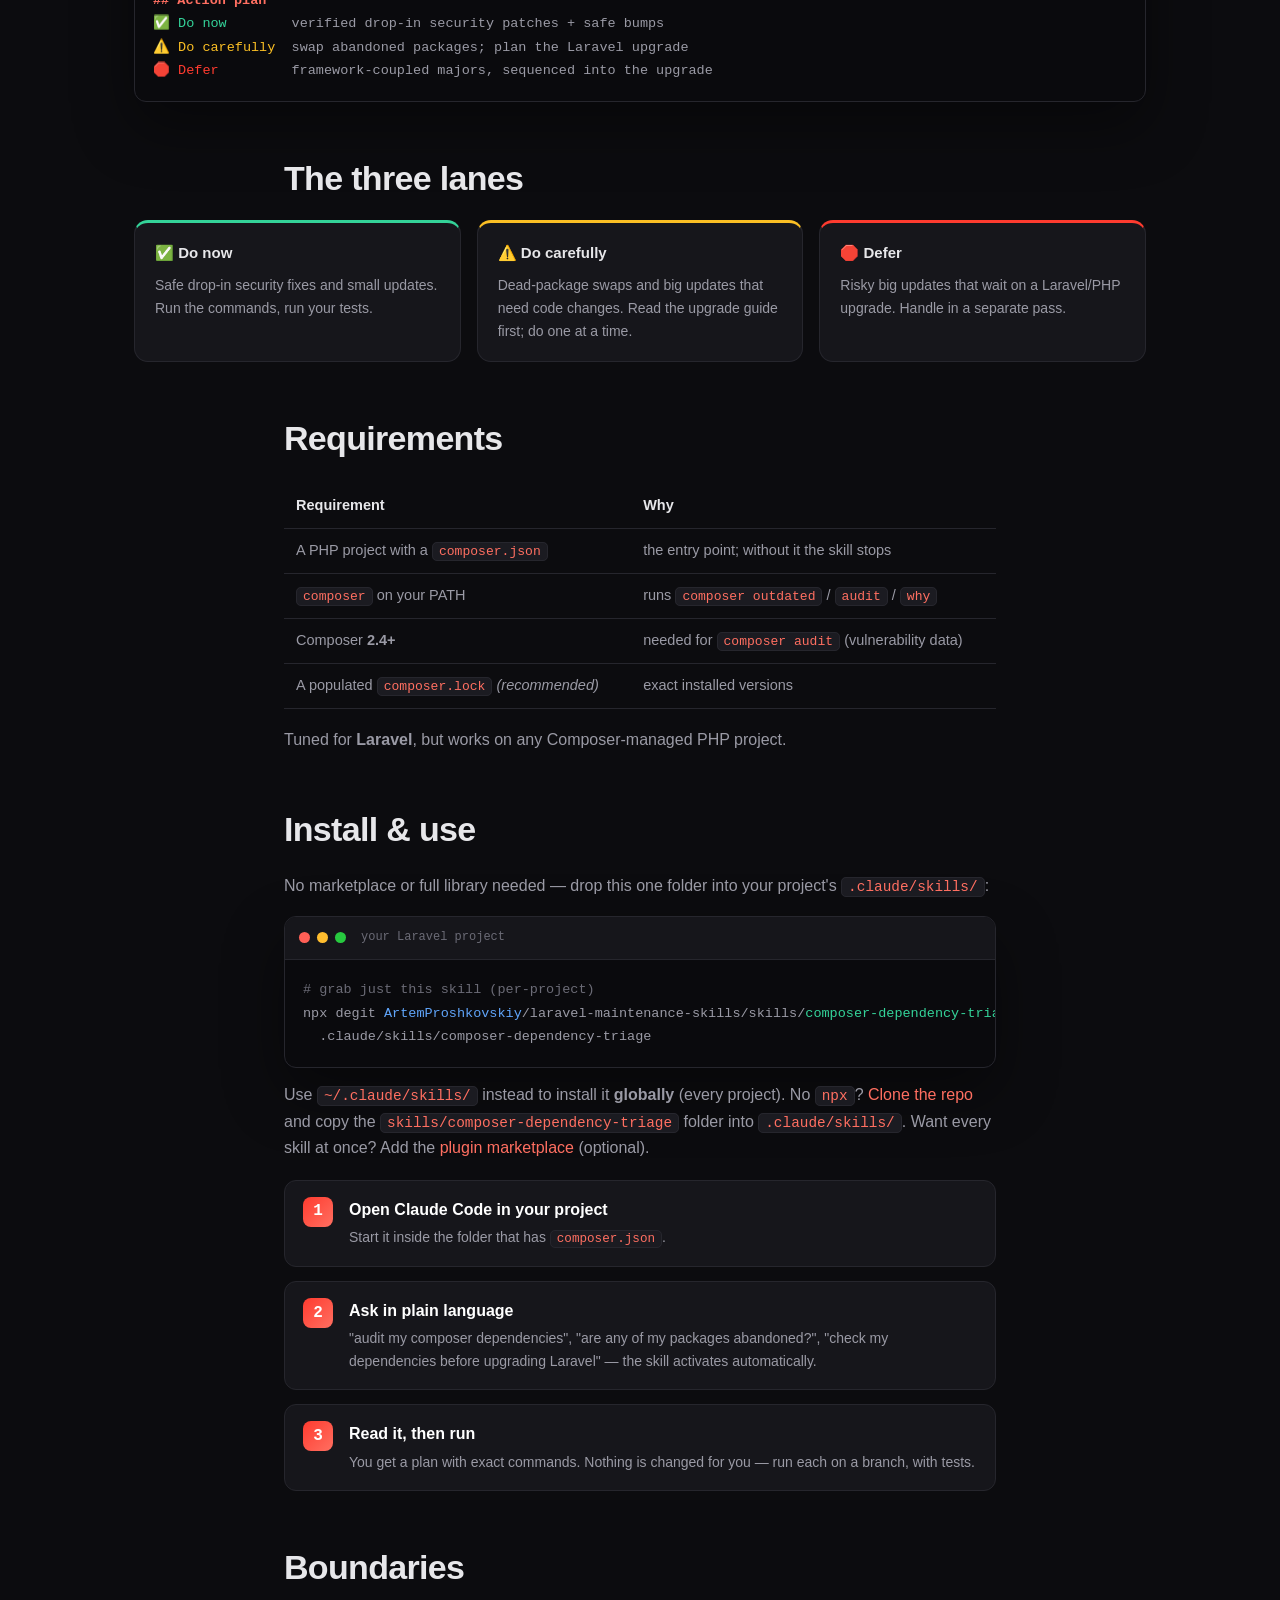
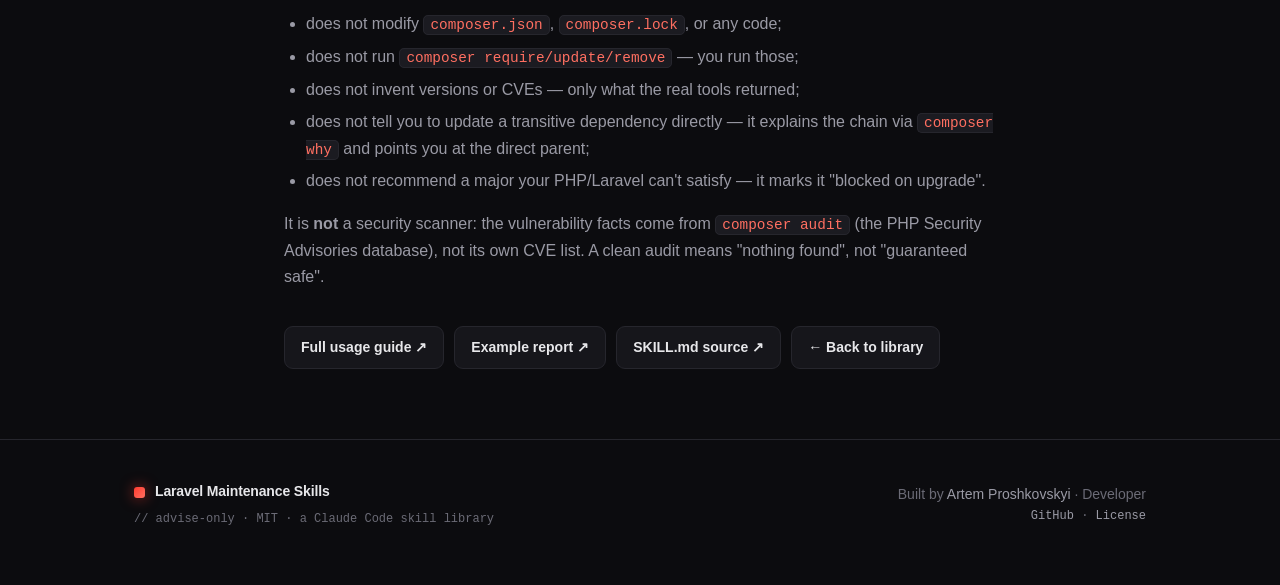
==== commit 8053954f: "Restructure to top-level skills/ for Laravel Skills directory Move maintenance/skills -> skills/ and" ====
--- a/docs/skills/composer-dependency-triage.html
+++ b/docs/skills/composer-dependency-triage.html
@@ -68,7 +68,7 @@
     <div class="links">
       <a href="../index.html#catalog">Catalog</a>
       <a href="../index.html#install">Install</a>
-      <a class="btn ghost sm" data-gh="/tree/main/maintenance/skills/composer-dependency-triage" href="#">View source ↗</a>
+      <a class="btn ghost sm" data-gh="/tree/main/skills/composer-dependency-triage" href="#">View source ↗</a>
     </div>
   </div>
 </nav>
@@ -88,7 +88,7 @@
       <span class="tagpill">v0.1.0</span>
       <span class="tagpill">MIT</span>
     </div>
-    <p class="lede" style="margin:0;">A Laravel-native dependency triage advisor. Point it at any Laravel project and it turns raw Composer output into a prioritized, ready-to-act maintenance plan — without ever editing your project.</p>
+    <p class="lede" style="margin:0;">Point it at a Laravel project and it turns raw Composer output into a clear, ranked to-do list. It never edits your project.</p>
   </div>
 </div>
 
@@ -96,22 +96,22 @@
   <div class="wrap prose">
 
     <h2>What it does</h2>
-    <p>Both <code>composer outdated</code> and <code>composer audit</code> show you facts: what's out of date, what's vulnerable, what's abandoned. They don't tell you <b>what to do, or in what order</b>. This skill is the decision layer on top of them.</p>
+    <p><code>composer outdated</code> and <code>composer audit</code> show you facts: what's old, what's vulnerable, what's abandoned. They don't tell you <b>what to do, or in what order</b>. This skill does.</p>
     <ul class="feat">
-      <li><span class="ck">▹</span><div><b>Reads real tool output as ground truth</b> — never invents a version number or a CVE.</div></li>
-      <li><span class="ck">▹</span><div><b>Classifies every direct dependency:</b> 🔴 vulnerable · 🟠 abandoned · 🟡 major · 🟢 safe · ✅ healthy.</div></li>
-      <li><span class="ck">▹</span><div><b>Recommends maintained replacements for abandoned packages</b> — even when Composer just prints <em>"No replacement was suggested"</em> — with the migration shape (drop-in vs. API change).</div></li>
-      <li><span class="ck">▹</span><div><b>Finds the safest verified fix</b> for a vulnerability: reads each advisory range literally, picks the lowest fixed version, prefers a drop-in within the current major, and confirms that version actually exists — so you're never pushed into a needless major migration.</div></li>
-      <li><span class="ck">▹</span><div><b>Checks PHP/Laravel compatibility</b> before any major and routes framework-coupled bumps into the upgrade path.</div></li>
-      <li><span class="ck">▹</span><div><b>Scores breakage risk</b> with dry-run + one-lane-at-a-time guidance, so an update can't silently take your app down.</div></li>
+      <li><span class="ck">▹</span><div><b>Uses only the real tool output</b> — never makes up a version or a CVE.</div></li>
+      <li><span class="ck">▹</span><div><b>Tags every direct package:</b> 🔴 vulnerable · 🟠 abandoned · 🟡 big update · 🟢 safe update · ✅ fine.</div></li>
+      <li><span class="ck">▹</span><div><b>Finds a live replacement for dead packages</b> — even when Composer just says <em>"No replacement was suggested"</em> — and tells you if it's drop-in or an API change.</div></li>
+      <li><span class="ck">▹</span><div><b>Picks the safest fix for a vulnerability:</b> the lowest version that fixes it, drop-in if possible — so a CVE never forces a needless big upgrade.</div></li>
+      <li><span class="ck">▹</span><div><b>Checks PHP/Laravel compatibility</b> before any big update, instead of suggesting it blindly.</div></li>
+      <li><span class="ck">▹</span><div><b>Rates the risk</b> and tells you to dry-run and update one lane at a time, so nothing breaks silently.</div></li>
     </ul>
 
     <div class="callout">
-      <b>Advise-only.</b> It reads files and runs read-only commands (<code>composer outdated</code>, <code>audit</code>, <code>why</code>), then hands you a plan. It never edits your <code>composer.json</code>, lockfile, or code — you run every command yourself.
+      <b>Only advises.</b> It reads files and runs read-only commands (<code>composer outdated</code>, <code>audit</code>, <code>why</code>), then hands you a plan. It never edits your <code>composer.json</code>, lockfile, or code — you run every command yourself.
     </div>
 
     <h2>Example output</h2>
-    <p>A real triage run, condensed. Hard facts come from the tools; the plan and replacement advice are the skill's judgment — each claim verified before it's printed.</p>
+    <p>A real run, shortened. The facts come from the tools; the plan and replacements are the skill's call — each one checked before it's shown.</p>
   </div>
 
   <div class="wrap" style="margin-top:6px;">
@@ -141,9 +141,9 @@
   </div>
   <div class="wrap">
     <div class="lanes">
-      <div class="lane now"><h4>✅ Do now</h4><p>Vulnerabilities fixed by a verified drop-in, plus safe minor/patch bumps. Run the commands, run your tests.</p></div>
-      <div class="lane careful"><h4>⚠️ Do carefully</h4><p>Abandoned swaps and majors that need code edits. Read the upgrade guide first; do one at a time.</p></div>
-      <div class="lane defer"><h4>🛑 Defer</h4><p>Risky majors blocked on a Laravel/PHP upgrade. Sequenced into a dedicated pass.</p></div>
+      <div class="lane now"><h4>✅ Do now</h4><p>Safe drop-in security fixes and small updates. Run the commands, run your tests.</p></div>
+      <div class="lane careful"><h4>⚠️ Do carefully</h4><p>Dead-package swaps and big updates that need code changes. Read the upgrade guide first; do one at a time.</p></div>
+      <div class="lane defer"><h4>🛑 Defer</h4><p>Risky big updates that wait on a Laravel/PHP upgrade. Handle in a separate pass.</p></div>
     </div>
   </div>
 
@@ -159,18 +159,18 @@
     <p>Tuned for <b>Laravel</b>, but works on any Composer-managed PHP project.</p>
 
     <h2>Install &amp; use</h2>
-    <p>You don't need the whole library or a marketplace — drop just this one skill folder into your project's <code>.claude/skills/</code>:</p>
+    <p>No marketplace or full library needed — drop this one folder into your project's <code>.claude/skills/</code>:</p>
     <div class="term">
       <div class="bar"><i></i><i></i><i></i><span>your Laravel project</span></div>
 <pre><span class="c"># grab just this skill (per-project)</span>
-npx degit <span class="b">ArtemProshkovskiy</span>/laravel-maintenance-skills/maintenance/skills/<span class="g">composer-dependency-triage</span> \
+npx degit <span class="b">ArtemProshkovskiy</span>/laravel-maintenance-skills/skills/<span class="g">composer-dependency-triage</span> \
   .claude/skills/composer-dependency-triage</pre>
     </div>
-    <p style="margin-top:14px;">Use <code>~/.claude/skills/</code> instead to install it <b>globally</b> (every project). No <code>npx</code>? <a data-gh="" href="#">Clone the repo</a> and copy the <code>maintenance/skills/composer-dependency-triage</code> folder into <code>.claude/skills/</code>. Want every skill at once? Add the <a data-gh="" href="#">plugin marketplace</a> (optional).</p>
+    <p style="margin-top:14px;">Use <code>~/.claude/skills/</code> instead to install it <b>globally</b> (every project). No <code>npx</code>? <a data-gh="" href="#">Clone the repo</a> and copy the <code>skills/composer-dependency-triage</code> folder into <code>.claude/skills/</code>. Want every skill at once? Add the <a data-gh="" href="#">plugin marketplace</a> (optional).</p>
     <div class="steps" style="margin-top:18px;">
       <div class="step"><div><b>Open Claude Code in your project</b><p>Start it inside the folder that has <code>composer.json</code>.</p></div></div>
       <div class="step"><div><b>Ask in plain language</b><p>"audit my composer dependencies", "are any of my packages abandoned?", "check my dependencies before upgrading Laravel" — the skill activates automatically.</p></div></div>
-      <div class="step"><div><b>Review, then run</b><p>You get a Markdown plan with exact commands. Nothing is changed for you — run each on a branch, with tests.</p></div></div>
+      <div class="step"><div><b>Read it, then run</b><p>You get a plan with exact commands. Nothing is changed for you — run each on a branch, with tests.</p></div></div>
     </div>
 
     <h2>Boundaries</h2>
@@ -181,12 +181,12 @@
       <li>does not tell you to update a transitive dependency directly — it explains the chain via <code>composer why</code> and points you at the direct parent;</li>
       <li>does not recommend a major your PHP/Laravel can't satisfy — it marks it "blocked on upgrade".</li>
     </ul>
-    <p>It is <b>not</b> a security scanner: vulnerability facts come from <code>composer audit</code> (the PHP Security Advisories database), not a CVE database of its own. A clean audit means "nothing found", not "guaranteed secure".</p>
+    <p>It is <b>not</b> a security scanner: the vulnerability facts come from <code>composer audit</code> (the PHP Security Advisories database), not its own CVE list. A clean audit means "nothing found", not "guaranteed safe".</p>
 
     <p style="margin-top:36px; display:flex; gap:10px; flex-wrap:wrap;">
-      <a class="btn ghost" data-gh="/blob/main/maintenance/skills/composer-dependency-triage/USAGE.md" href="#">Full usage guide ↗</a>
-      <a class="btn ghost" data-gh="/blob/main/maintenance/skills/composer-dependency-triage/examples/report.md" href="#">Example report ↗</a>
-      <a class="btn ghost" data-gh="/blob/main/maintenance/skills/composer-dependency-triage/SKILL.md" href="#">SKILL.md source ↗</a>
+      <a class="btn ghost" data-gh="/blob/main/skills/composer-dependency-triage/USAGE.md" href="#">Full usage guide ↗</a>
+      <a class="btn ghost" data-gh="/blob/main/skills/composer-dependency-triage/examples/report.md" href="#">Example report ↗</a>
+      <a class="btn ghost" data-gh="/blob/main/skills/composer-dependency-triage/SKILL.md" href="#">SKILL.md source ↗</a>
       <a class="btn ghost" href="../index.html">← Back to library</a>
     </p>
   </div>
